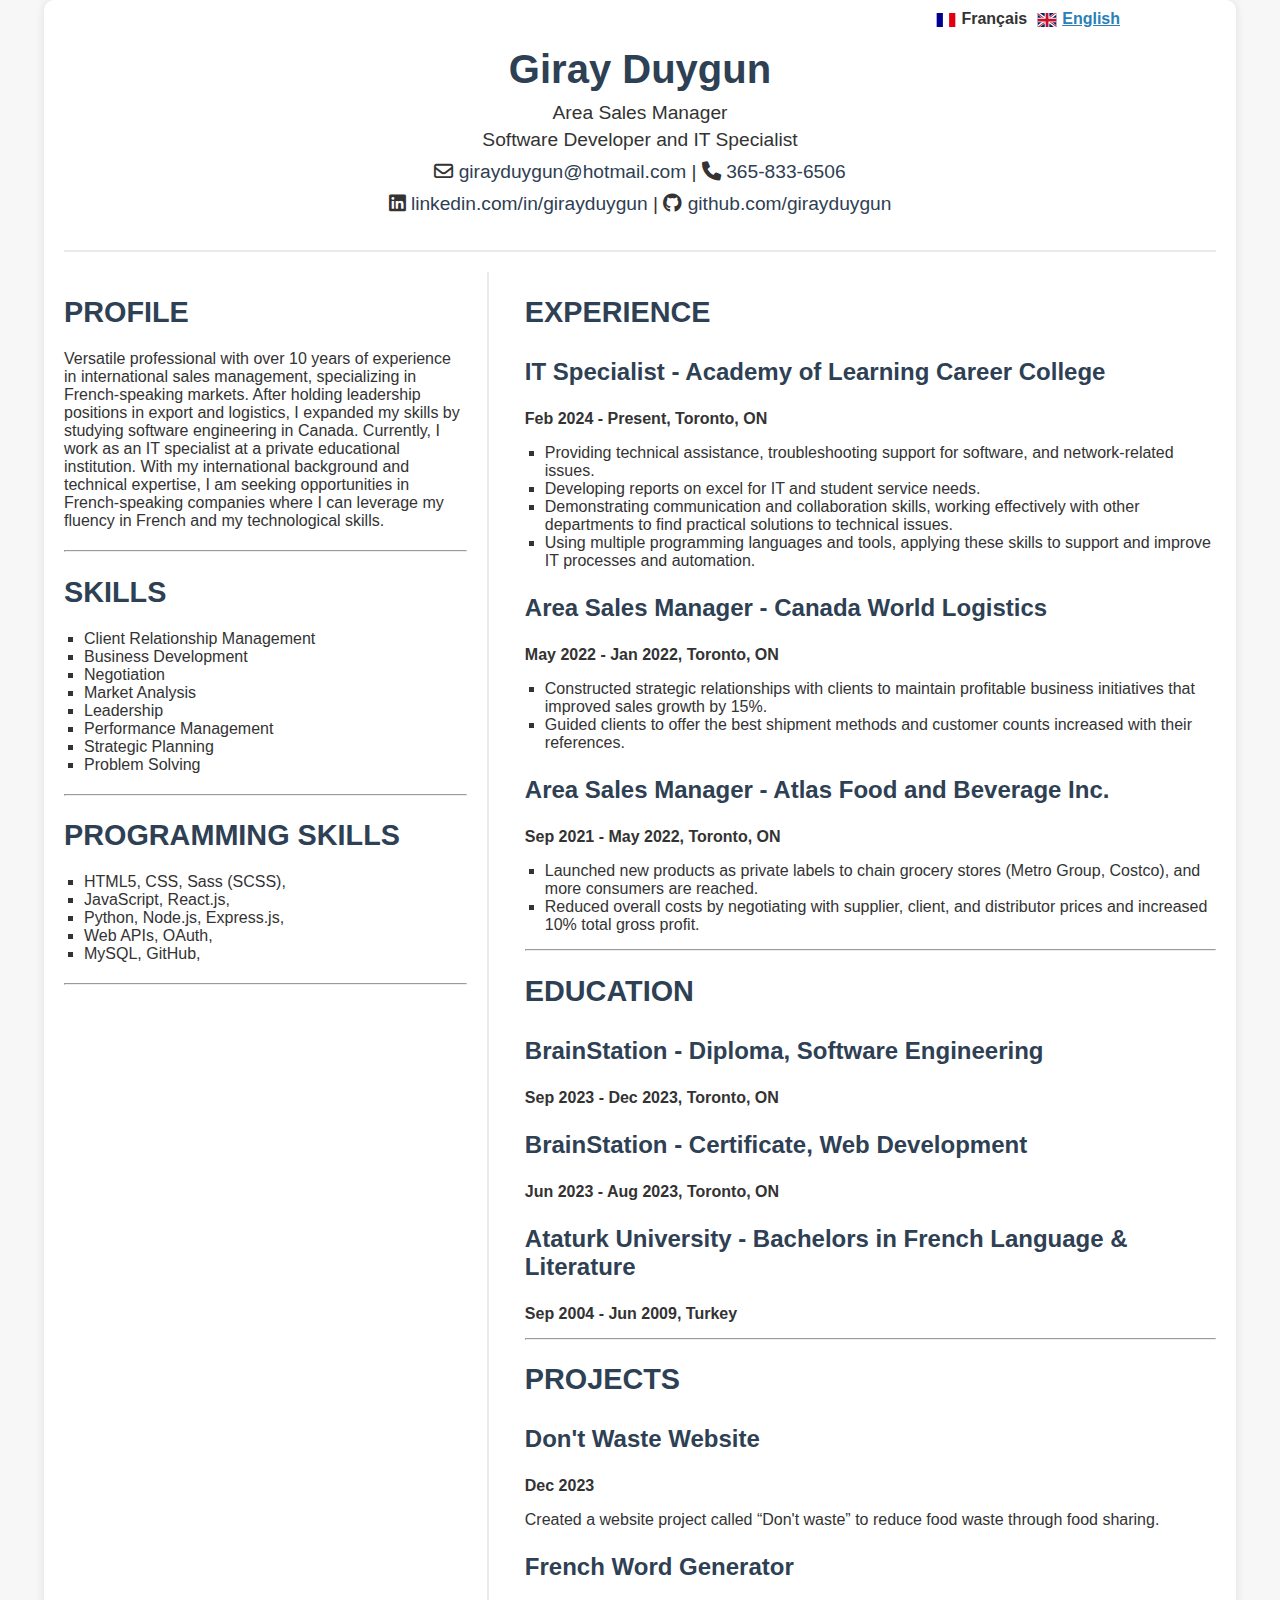
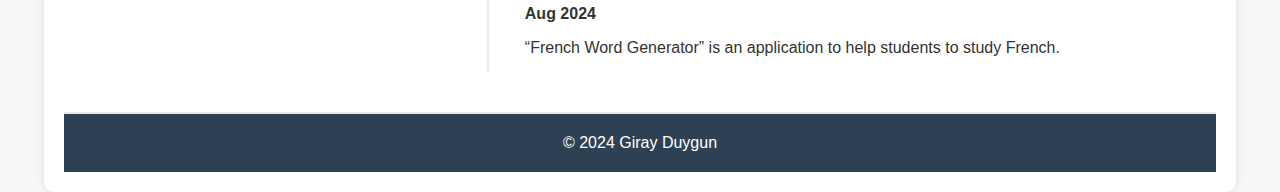
==== pages/english.html @ 6f120290 "Add files via upload" ====
<!DOCTYPE html>
<html lang="en">
    <head>
        <meta charset="UTF-8">
        <meta name="viewport" content="width=device-width, initial-scale=1.0">
        <title>Giray Duygun - Resume</title>
        <!-- Include Font Awesome -->
        <link rel="stylesheet" href="https://cdnjs.cloudflare.com/ajax/libs/font-awesome/6.0.0-beta3/css/all.min.css">
        <link rel="stylesheet" href="../styles.css">
    </head>
<body>
    <div class="container">
        <header>
            <h1>Giray Duygun</h1>
            <p>Area Sales Manager</p>
            <p>Software Developer and IT Specialist</p>
            
            <!-- Updated Contact Info -->
            <div class="contact-info">
                <p>
                    <i class="fa-regular fa-envelope"></i> <a href="mailto:girayduygun@hotmail.com">girayduygun@hotmail.com</a> |
                    <i class="fa fa-phone"></i> <a href="tel:3658336506">365-833-6506</a>
                </p>
                <p>
                    <!-- <i class="fa fa-globe"></i> <a href="https://giray-resume.netlify.app" target="_blank">giray-resume.netlify.app</a> | -->
                    <i class="fab fa-linkedin"></i> <a href="https://www.linkedin.com/in/girayduygun/" target="_blank">linkedin.com/in/girayduygun</a> |
                    <i class="fab fa-github"></i> <a href="https://github.com/girayduygun" target="_blank">github.com/girayduygun</a>
                </p>
            </div>

            <!-- QR Code Section -->
            <!-- <div class="qr-code-section">
                <img src="qr-code.png" alt="QR Code" class="qr-code">
                <p>Please scan code to see my resume.</p>
            </div> -->
            
            <!-- Language Switcher -->
            <div class="language-switcher">
                <a href="french.html"><img src="../flags/fr-flag.svg" alt="French Flag">Français</a>
                <a href="english.html" class="active"><img src="../flags/us-flag.svg" alt="English Flag">English</a>
            </div>
        </header>

        <div class="main-content">
            <aside class="left-column">
                <section id="profile">
                    <h2>Profile</h2>
                    <p>Versatile professional with over 10 years of experience in international sales management, specializing in French-speaking markets. After holding leadership positions in export and logistics, I expanded my skills by studying software engineering in Canada. Currently, I work as an IT specialist at a private educational institution. With my international background and technical expertise, I am seeking opportunities in French-speaking companies where I can leverage my fluency in French and my technological skills.</p>
                </section>
                <hr>
                <section id="skills">
                    <h2>Skills</h2>
                    <ul>
                        <li>Client Relationship Management</li>
                        <li>Business Development</li>
                        <li>Negotiation</li>
                        <li>Market Analysis</li>
                        <li>Leadership</li>
                        <li>Performance Management</li>
                        <li>Strategic Planning</li>
                        <li>Problem Solving</li>
                    </ul>
                </section>
                <hr>
                <section id="skills">
                    <h2>Programming Skills</h2>
                    <ul>
                        <li>HTML5, CSS, Sass (SCSS),</li>
                        <li>JavaScript, React.js,</li>
                        <li>Python, Node.js, Express.js,</li>
                        <li>Web APIs, OAuth,</li>
                        <li>MySQL, GitHub,</li>
                    </ul>
                </section>
                <hr>
            </aside>

            <section class="right-column">
                <!-- Experience Section -->
                <section id="experience">
                    <h2>Experience</h2>
                    <h3>IT Specialist - Academy of Learning Career College</h3>
                    <p><strong>Feb 2024 - Present, Toronto, ON</strong></p>
                    <ul>
                        <li>Providing technical assistance, troubleshooting support for software, and network-related issues.</li>
                        <li>Developing reports on excel for IT and student service needs.</li>
                        <li>Demonstrating communication and collaboration skills, working effectively with other departments to find practical solutions to technical issues.</li>
                        <li>Using multiple programming languages and tools, applying these skills to support and improve IT processes and automation.</li>
                    </ul>

                    <h3>Area Sales Manager - Canada World Logistics</h3>
                    <p><strong>May 2022 - Jan 2022, Toronto, ON</strong></p>
                    <ul>
                        <li>Constructed strategic relationships with clients to maintain profitable business initiatives that improved sales growth by 15%.</li>
                        <li>Guided clients to offer the best shipment methods and customer counts increased with their references.</li>
                    </ul>

                    <h3>Area Sales Manager - Atlas Food and Beverage Inc.</h3>
                    <p><strong>Sep 2021 - May 2022, Toronto, ON</strong></p>
                    <ul>
                        <li>Launched new products as private labels to chain grocery stores (Metro Group, Costco), and more consumers are reached.</li>
                        <li>Reduced overall costs by negotiating with supplier, client, and distributor prices and increased 10% total gross profit.</li>
                    </ul>
                </section>

                <hr>

                <!-- Education Section -->
                <section id="education">
                    <h2>Education</h2>
                    <h3>BrainStation - Diploma, Software Engineering</h3>
                    <p><strong>Sep 2023 - Dec 2023, Toronto, ON</strong></p>

                    <h3>BrainStation - Certificate, Web Development</h3>
                    <p><strong>Jun 2023 - Aug 2023, Toronto, ON</strong></p>

                    <h3>Ataturk University - Bachelors in French Language & Literature</h3>
                    <p><strong>Sep 2004 - Jun 2009, Turkey</strong></p>
                </section>

                <hr>

                <!-- Projects Section -->
                <section id="projects">
                    <h2>Projects</h2>
                    <h3>Don't Waste Website</h3>
                    <p><strong>Dec 2023</strong></p>
                    <p>Created a website project called “Don't waste” to reduce food waste through food sharing.</p>

                    <h3>French Word Generator</h3>
                    <p><strong>Aug 2024</strong></p>
                    <p>“French Word Generator” is an application to help students to study French.</p>
                </section>
            </section>
        </div>

        <footer>
            <p>&copy; 2024 Giray Duygun</p>
        </footer>
    </div>
</body>
</html>
---- styles.css ----
/* General styles */
body {
    font-family: 'Arial', sans-serif;
    margin: 0;
    padding: 0;
    background-color: #f7f7f7;
    color: #333;
    display: flex;
    justify-content: center;
    align-items: center;
    min-height: 100vh;
}

.container {
    width: 90%;
    max-width: 1200px;
    margin: 0 auto;
    padding: 20px;
    background-color: white;
    box-shadow: 0 0 10px rgba(0, 0, 0, 0.1);
    border-radius: 10px;
}

header {
    text-align: center;
    padding-bottom: 20px;
    border-bottom: 2px solid #eaeaea;
    position: relative;
}

a:link, a:visited {
    text-decoration: none;
    color: #2e4053;
}

header h1 {
    font-size: 2.5rem;
    margin-bottom: 10px;
    color: #2e4053;
}

header p {
    font-size: 1.2rem;
    margin: 5px 0;
}

/* Contact Info Section */
.contact-info {
    display: flex;
    flex-direction: column;
    justify-content: center;
    margin-bottom: 10px;
}

.contact-info p {
    margin: 5px 0;
}

.contact-info img {
    width: 16px;
    height: 16px;
    vertical-align: middle;
    margin-right: 5px;
}

/* QR Code Section */
.qr-code-section {
    position: absolute;
    right: 10px;
    top: 30px;
}

.qr-code-section .qr-code {
    width: 100px;
    height: 100px;
}

.qr-code-section p {
    margin-top: 5px;
    font-size: 0.9rem;
}

/* Language Switcher */
.language-switcher {
    position: fixed;
    top: 10px;
    right: 10rem;
    background-color: white;
    display: flex;
    gap: 10px;
}

.language-switcher a {
    text-decoration: none;
    color: #333;
    font-weight: bold;
}

.language-switcher a img {
    width: 20px;
    height: 14px;
    margin-right: 5px;
    vertical-align: middle;
}

.language-switcher a.active {
    color: #2980b9;
    text-decoration: underline;
}

/* Main content area with two columns */
.main-content {
    display: flex;
    justify-content: space-between;
    margin-top: 20px;
}

.left-column {
    width: 35%;
    padding-right: 20px;
    border-right: 2px solid #eaeaea;
}

.left-column section {
    margin-bottom: 20px;
}

.right-column {
    width: 60%;
    padding-left: 20px;
}

/* Section headings */
section h2 {
    font-size: 1.8rem;
    color: #2e4053;
    margin-bottom: 15px;
    padding-bottom: 5px;
    text-transform: uppercase;
}

section h3 {
    font-size: 1.5rem;
    color: #2e4053;
}

section p, section ul {
    font-size: 1rem;
    margin-bottom: 15px;
}

ul {
    list-style-type: square;
    margin-left: 20px;
    padding-left: 0px;
}

/* Footer */
footer {
    text-align: center;
    padding: 20px 0;
    background-color: #2e4053;
    color: white;
    margin-top: 40px;
    border-top: 2px solid #eaeaea;
}

footer p {
    margin: 0;
}

/* Responsive Design for Tablet and Mobile */
@media (max-width: 768px) {
    .main-content {
        flex-direction: column;
    }

    .left-column, .right-column {
        width: 100%;
        padding: 0;
        border: none;
    }
}

@media (max-width: 480px) {
    header h1 {
        font-size: 2rem;
    }

    header p {
        font-size: 1rem;
    }

    .contact-info p {
        font-size: 0.9rem;
    }
}
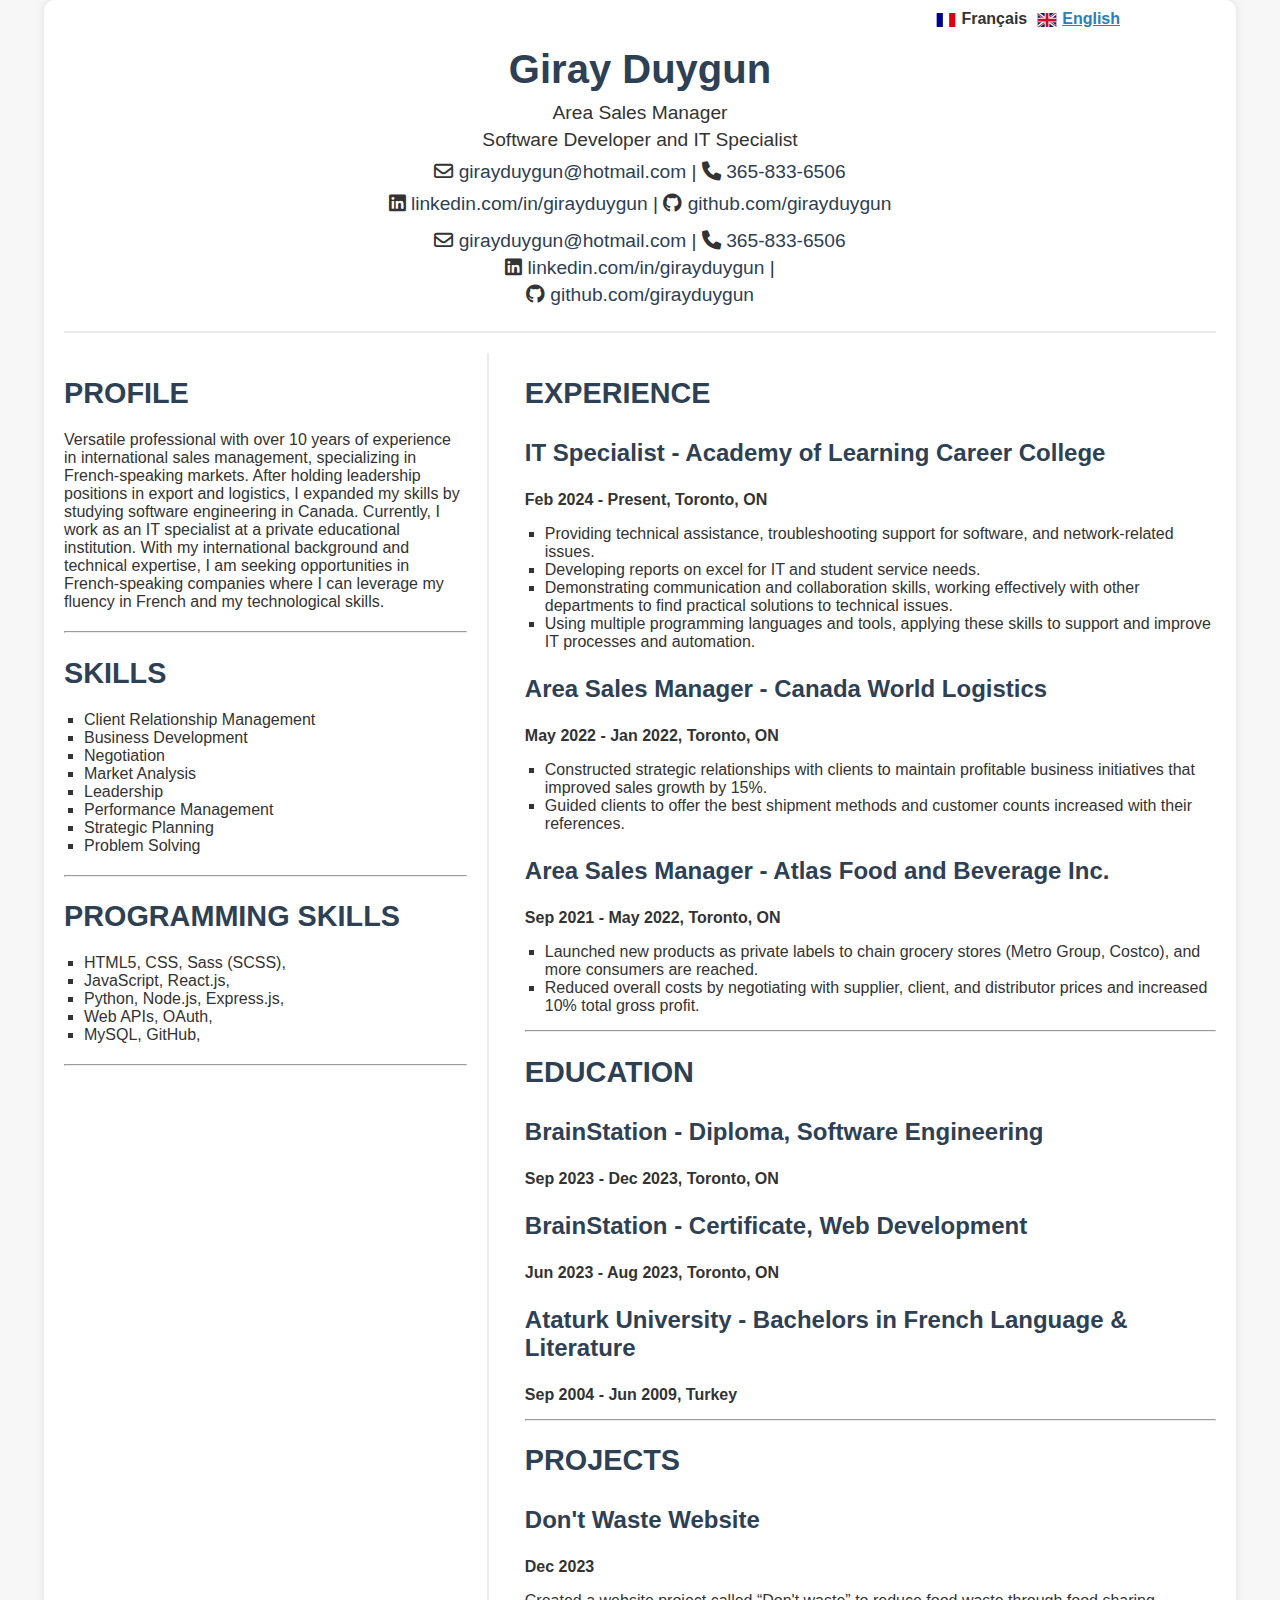
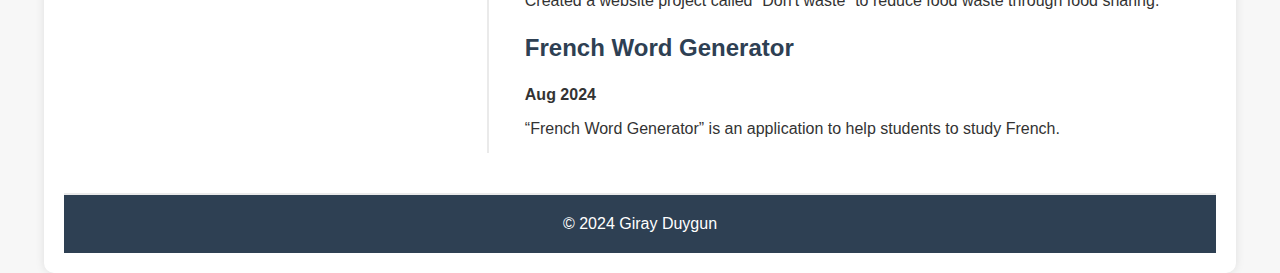
==== commit bfadebb0: "Update english.html" ====
--- a/pages/english.html
+++ b/pages/english.html
@@ -27,7 +27,21 @@
                     <i class="fab fa-github"></i> <a href="https://github.com/girayduygun" target="_blank">github.com/girayduygun</a>
                 </p>
             </div>
-
+            
+            <div class="contact-info-mobile">
+                <p>
+                    <i class="fa-regular fa-envelope"></i> <a href="mailto:girayduygun@hotmail.com">girayduygun@hotmail.com</a> |
+                    <i class="fa fa-phone"></i> <a href="tel:3658336506">365-833-6506</a>
+                </p>
+                <p>
+                    <!-- <i class="fa fa-globe"></i> <a href="https://giray-resume.netlify.app" target="_blank">giray-resume.netlify.app</a> | -->
+                    <i class="fab fa-linkedin"></i> <a href="https://www.linkedin.com/in/girayduygun/" target="_blank">linkedin.com/in/girayduygun</a> |
+                </p>
+                <p>
+                    <i class="fab fa-github"></i> <a href="https://github.com/girayduygun" target="_blank">github.com/girayduygun</a>
+                </p>
+            </div>
+            
             <!-- QR Code Section -->
             <!-- <div class="qr-code-section">
                 <img src="qr-code.png" alt="QR Code" class="qr-code">
@@ -36,7 +50,7 @@
             
             <!-- Language Switcher -->
             <div class="language-switcher">
-                <a href="french.html"><img src="../flags/fr-flag.svg" alt="French Flag">Français</a>
+                <a href="../index.html"><img src="../flags/fr-flag.svg" alt="French Flag">Français</a>
                 <a href="english.html" class="active"><img src="../flags/us-flag.svg" alt="English Flag">English</a>
             </div>
         </header>
--- a/styles.css
+++ b/styles.css
@@ -180,6 +180,10 @@
         padding: 0;
         border: none;
     }
+    
+    .language-switcher {
+        right: 1rem;
+    }
 }
 
 @media (max-width: 480px) {
@@ -194,4 +198,8 @@
     .contact-info p {
         font-size: 0.9rem;
     }
-}+    
+    .language-switcher {
+        right: 1rem;
+    }
+}
